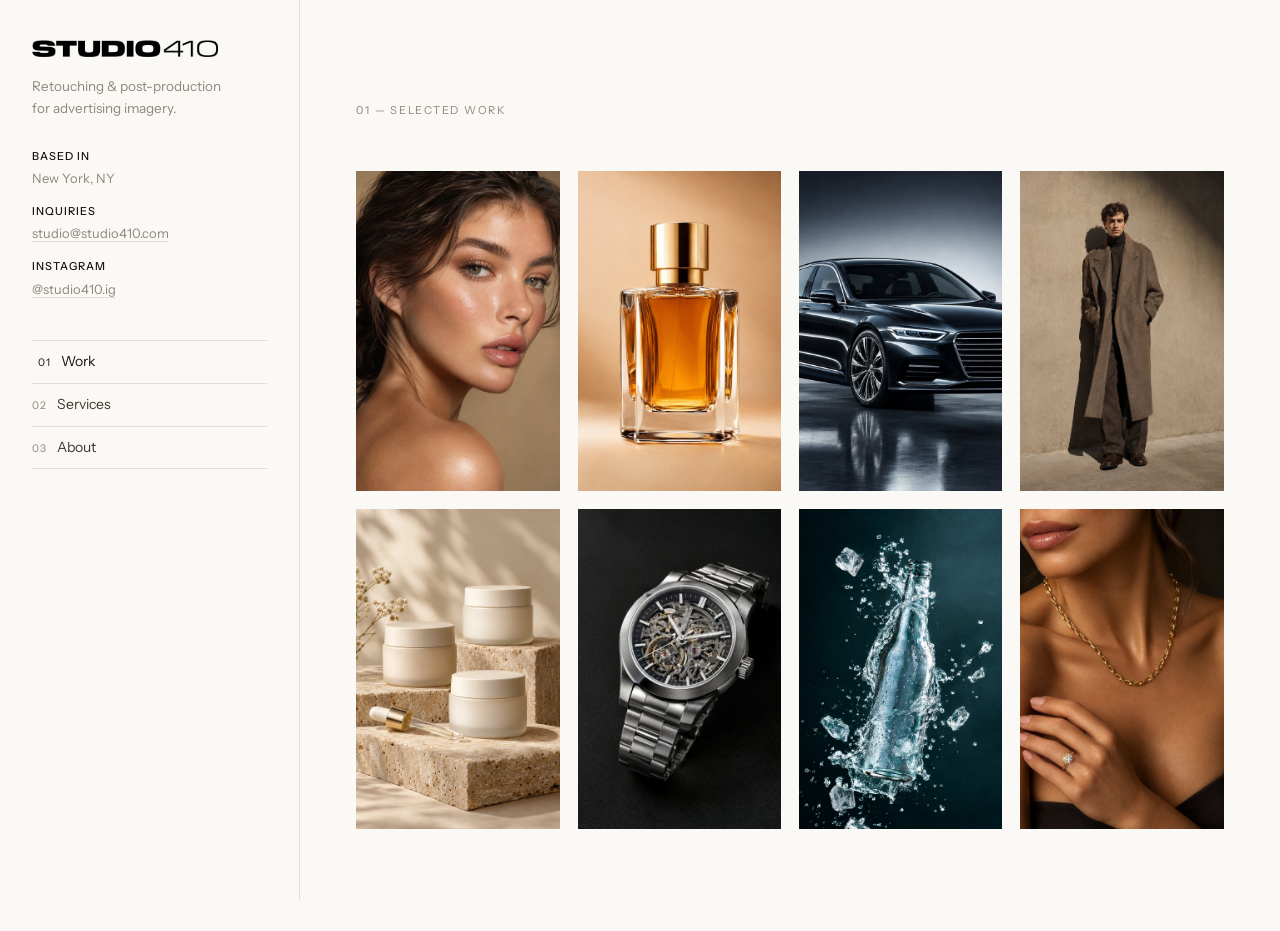
==== index.html @ ef6a5293 "Initial commit" ====
<!DOCTYPE html>
<html lang="en">
<head>
<meta charset="UTF-8">
<meta name="viewport" content="width=device-width, initial-scale=1.0">
<title>Studio 410 — High-End Retouching, New York</title>
<meta name="description" content="Studio 410 is a New York retouching studio for advertising, OOH and brand imagery. Beauty, product, automotive and fashion post-production.">
<link rel="icon" href="images/favicon.svg" type="image/svg+xml">
<link rel="preconnect" href="https://fonts.googleapis.com">
<link rel="preconnect" href="https://fonts.gstatic.com" crossorigin>
<link href="https://fonts.googleapis.com/css2?family=Fraunces:ital,opsz,wght@0,9..144,300;0,9..144,400;0,9..144,500;1,9..144,300&family=Instrument+Sans:wght@400;500&display=swap" rel="stylesheet">
<link rel="stylesheet" href="styles.css">
</head>
<body>

<a class="skip" href="#work">Skip to work</a>

<!-- ================= Left rail ================= -->
<aside class="rail">
  <div class="rail-top">
    <a class="brand" href="index.html" aria-label="Studio 410 — home">
      <img class="wordmark" src="images/logo.png" alt="Studio 410" width="2104" height="192">
    </a>
    <p class="tagline">Retouching &amp; post-production<br>for advertising imagery.</p>

    <div class="meta">
      <div class="line"><strong>Based in</strong> New York, NY</div>
      <div class="line"><strong>Inquiries</strong> <a href="mailto:studio@studio410.com">studio@studio410.com</a></div>
      <div class="line"><strong>Instagram</strong> <a href="https://www.instagram.com/studio410.ig/" target="_blank" rel="noopener noreferrer">@studio410.ig</a></div>
    </div>
  </div>

  <nav class="rail-nav" aria-label="Primary navigation">
    <a class="active" href="index.html#work"><span>01</span> Work</a>
    <a href="services.html"><span>02</span> Services</a>
    <a href="about.html"><span>03</span> About</a>
  </nav>

</aside>

<!-- ================= Main ================= -->
<main id="top">

  <!-- Gallery -->
  <section class="section" id="work">
    <header class="section-head reveal">
      <p class="index">01 — Selected work</p>
    </header>

    <div class="grid">
      <figure class="tile" data-cap="Beauty · Campaign">
        <img src="images/01.jpg" loading="lazy">  
        <figcaption><span>Beauty</span><span>Campaign key art</span></figcaption>
      </figure>
      <figure class="tile" data-cap="Fragrance · Still life">
        <img src="images/02.jpg" loading="lazy">
        <figcaption><span>Fragrance</span><span>Product still life</span></figcaption>
      </figure>
      <figure class="tile">
        <img src="images/03.jpg" loading="lazy">
        <figcaption><span>Automotive</span><span>Studio composite</span></figcaption>
      </figure>
      <figure class="tile">
        <img src="images/04.jpg" loading="lazy">
        <figcaption><span>Fashion</span><span>Editorial</span></figcaption>
      </figure>
      <figure class="tile">
        <img src="images/06.jpg" loading="lazy">
        <figcaption><span>Skincare</span><span>Packaging</span></figcaption>
      </figure>
      <figure class="tile">
        <img src="images/05.jpg" loading="lazy">
        <figcaption><span>Horology</span><span>Macro cleanup</span></figcaption>
      </figure>
      <figure class="tile">
        <img src="images/07.jpg" loading="lazy">
        <figcaption><span>Beverage</span><span>Liquid build</span></figcaption>
      </figure>
      <figure class="tile">
        <img src="images/08.jpg" loading="lazy">
        <figcaption><span>Jewelry</span><span>Skin & metal</span></figcaption>
      </figure>
    </div>
  </section>


</main>

<!-- Lightbox -->
<div class="lightbox" id="lightbox" hidden>
  <button class="lb-close" id="lb-close" aria-label="Close">&times;</button>
  <button class="lb-nav lb-prev" id="lb-prev" aria-label="Previous image">&#8249;</button>
  <img id="lb-img" src="" alt="">
  <button class="lb-nav lb-next" id="lb-next" aria-label="Next image">&#8250;</button>
  <p class="lb-cap" id="lb-cap"></p>
</div>

<script src="app.js"></script>
</body>
</html>
---- styles.css ----
:root{
  --paper:#fbf9f5;
  --paper-2:#f3f0e8;
  --ink:#15140e;
  --ink-2:#3b382f;
  --muted:#8d887c;
  --rule:#e3dfd3;
  --dark:#12110c;
  --rail:300px;
  --pad:clamp(24px,4.4vw,72px);
  --ease:cubic-bezier(.22,.61,.36,1);
}

*{box-sizing:border-box}
html{scroll-behavior:smooth}
body{
  margin:0;background:var(--paper);color:var(--ink);
  font-family:'Instrument Sans',-apple-system,BlinkMacSystemFont,sans-serif;
  font-size:16px;line-height:1.6;-webkit-font-smoothing:antialiased;
}
img{display:block;max-width:100%}
a{color:inherit}
h1,h2,h3{font-family:'Fraunces',Georgia,serif;font-weight:300;letter-spacing:-.02em;margin:0}
em{font-style:italic}

.skip{position:absolute;left:-9999px;top:0;background:var(--ink);color:var(--paper);padding:10px 16px;z-index:99}
.skip:focus{left:8px;top:8px}

/* ---------------- Left rail ---------------- */
.rail{
  position:fixed;inset:0 auto 0 0;width:var(--rail);z-index:20;
  display:flex;flex-direction:column;justify-content:flex-start;gap:40px;
  padding:40px 32px;background:var(--paper);
  border-right:1px solid var(--rule);
}
.brand{display:block;text-decoration:none}
.wordmark{width:100%;max-width:186px;height:auto}
.tagline{margin:18px 0 28px;font-size:13.5px;line-height:1.65;color:var(--muted)}

.rail-nav{display:flex;flex-direction:column;gap:2px}
.rail-nav a{
  display:flex;align-items:baseline;gap:10px;
  font-size:14px;text-decoration:none;color:var(--ink-2);
  padding:9px 0;border-top:1px solid var(--rule);
  transition:color .25s var(--ease),padding-left .25s var(--ease);
}
.rail-nav a:last-child{border-bottom:1px solid var(--rule)}
.rail-nav a span{font-size:10.5px;letter-spacing:.1em;color:var(--muted);transition:color .25s}
.rail-nav a:hover,.rail-nav a:focus-visible,.rail-nav a.active{color:var(--ink);padding-left:6px}
.rail-nav a.active span,.rail-nav a:hover span{color:var(--ink)}

.meta{display:flex;flex-direction:column;gap:14px;font-size:13px;color:var(--muted)}
.meta strong{display:block;color:var(--ink);font-weight:500;font-size:11px;letter-spacing:.09em;text-transform:uppercase;margin-bottom:3px}
.meta a{text-decoration:none;border-bottom:1px solid var(--rule);transition:border-color .25s,color .25s}
.meta a:hover{color:var(--ink);border-color:var(--ink)}
.ig{font-family:'Fraunces',serif;font-size:16px;text-decoration:none;line-height:1.3}
.ig .handle{display:block;font-family:'Instrument Sans',sans-serif;font-size:11.5px;letter-spacing:.05em;color:var(--muted);margin-top:4px}
.ig:hover{opacity:.7}

main{margin-left:var(--rail)}

/* ---------------- Hero ---------------- */
.hero{position:relative;min-height:min(88vh,860px);display:flex;flex-direction:column;justify-content:flex-end;background:var(--dark);overflow:hidden;color:#f5f2ea}
.hero-img{position:absolute;inset:0;width:100%;height:100%;object-fit:cover;opacity:.62;transform:scale(1.04);animation:heroIn 1.6s var(--ease) forwards}
@keyframes heroIn{from{opacity:0;transform:scale(1.09)}to{opacity:.62;transform:scale(1.01)}}
.hero-shade{position:absolute;inset:0;background:
  linear-gradient(180deg,rgba(18,17,12,.72) 0%,rgba(18,17,12,.28) 38%,rgba(18,17,12,.92) 100%)}
.hero-copy{position:relative;padding:var(--pad);padding-bottom:36px;max-width:940px}
.eyebrow{margin:0 0 22px;font-size:11px;letter-spacing:.18em;text-transform:uppercase;color:rgba(245,242,234,.62)}
.hero h1{font-size:clamp(38px,5.6vw,80px);line-height:1.02}
.hero h1 em{color:#e6dcc4}
.lede{max-width:56ch;margin:22px 0 0;font-size:clamp(14.5px,1.15vw,17px);color:rgba(245,242,234,.76)}
.hero-actions{display:flex;flex-wrap:wrap;gap:12px;margin-top:32px}
.btn{
  display:inline-block;padding:13px 24px;font-size:13.5px;letter-spacing:.03em;text-decoration:none;
  background:#f5f2ea;color:var(--dark);border:1px solid #f5f2ea;
  transition:transform .25s var(--ease),background .25s,color .25s;
}
.btn:hover{transform:translateY(-2px)}
.btn-ghost{background:transparent;color:#f5f2ea;border-color:rgba(245,242,234,.34)}
.btn-ghost:hover{background:rgba(245,242,234,.1);border-color:#f5f2ea}
.hero-stats{position:relative;display:grid;grid-template-columns:repeat(3,1fr);border-top:1px solid rgba(245,242,234,.16)}
.hero-stats div{padding:20px var(--pad);border-right:1px solid rgba(245,242,234,.16)}
.hero-stats div:last-child{border-right:none}
.hero-stats strong{display:block;font-family:'Fraunces',serif;font-weight:400;font-size:clamp(18px,1.7vw,24px)}
.hero-stats span{font-size:11px;letter-spacing:.1em;text-transform:uppercase;color:rgba(245,242,234,.55)}

/* ---------------- Marquee ---------------- */
.marquee{overflow:hidden;border-bottom:1px solid var(--rule);background:var(--paper-2);padding:13px 0}
.marquee-track{display:flex;align-items:center;gap:22px;white-space:nowrap;width:max-content;animation:slide 42s linear infinite}
.marquee span{font-size:11.5px;letter-spacing:.16em;text-transform:uppercase;color:var(--ink-2)}
.marquee i{color:var(--muted);font-style:normal}
@keyframes slide{to{transform:translateX(-50%)}}

/* ---------------- Sections ---------------- */
.section{padding:clamp(64px,8vw,132px) var(--pad)}
.section-head{margin-bottom:clamp(32px,4vw,56px)}
.index{margin:0 0 12px;font-size:11px;letter-spacing:.16em;text-transform:uppercase;color:var(--muted)}
.section-head h2{font-size:clamp(28px,3.6vw,50px);line-height:1.05}

/* Gallery */
.grid{display:grid;grid-template-columns:repeat(6,1fr);gap:clamp(12px,1.4vw,22px);grid-auto-flow:dense}
.tile{position:relative;margin:0;grid-column:span 2;aspect-ratio:4/5;overflow:hidden;background:var(--paper-2);cursor:zoom-in}
.tile.tall{grid-column:span 3;aspect-ratio:4/5}
.tile.wide{grid-column:span 4;aspect-ratio:16/10}
.tile img{width:100%;height:100%;object-fit:cover;transition:transform 1.1s var(--ease),filter .5s}
.tile:hover img{transform:scale(1.045)}
.tile figcaption{
  position:absolute;inset:auto 0 0 0;display:flex;justify-content:space-between;align-items:baseline;gap:12px;
  padding:16px 18px;font-size:11px;letter-spacing:.1em;text-transform:uppercase;color:#f7f4ec;
  background:linear-gradient(180deg,rgba(18,17,12,0),rgba(18,17,12,.78));
  opacity:0;transform:translateY(8px);transition:opacity .4s var(--ease),transform .4s var(--ease);
}
.tile figcaption span:last-child{color:rgba(247,244,236,.66)}
.tile:hover figcaption,.tile:focus-within figcaption{opacity:1;transform:none}

/* Before / after */
.craft{background:var(--paper-2);border-top:1px solid var(--rule);border-bottom:1px solid var(--rule)}
.compare-wrap{display:grid;grid-template-columns:minmax(0,1.25fr) minmax(0,1fr);gap:clamp(28px,4vw,64px);align-items:center}
.compare{position:relative;aspect-ratio:4/5;max-height:78vh;overflow:hidden;background:#000;user-select:none;touch-action:pan-y}
.compare img{position:absolute;inset:0;width:100%;height:100%;object-fit:cover}
.c-after-clip{position:absolute;inset:0;clip-path:inset(0 calc(100% - var(--pos,50%)) 0 0);will-change:clip-path}
.c-handle{position:absolute;top:0;bottom:0;left:var(--pos,50%);width:1px;background:rgba(255,255,255,.9);transform:translateX(-.5px);pointer-events:none}
.c-handle span{
  position:absolute;top:50%;left:50%;width:44px;height:44px;margin:-22px 0 0 -22px;border-radius:50%;
  background:rgba(251,249,245,.92);box-shadow:0 6px 22px rgba(0,0,0,.3);
}
.c-handle span::before,.c-handle span::after{
  content:'';position:absolute;top:50%;width:0;height:0;margin-top:-5px;
  border-top:5px solid transparent;border-bottom:5px solid transparent;
}
.c-handle span::before{left:11px;border-right:6px solid var(--ink)}
.c-handle span::after{right:11px;border-left:6px solid var(--ink)}
.c-range{position:absolute;inset:0;width:100%;height:100%;margin:0;opacity:0;cursor:ew-resize}
.c-tag{position:absolute;bottom:16px;font-size:10.5px;letter-spacing:.14em;text-transform:uppercase;color:#fff;background:rgba(18,17,12,.55);padding:6px 10px;pointer-events:none}
.c-tag-l{left:16px}
.c-tag-r{right:16px}
.craft-notes h3{font-size:clamp(20px,2vw,27px);margin-bottom:18px}
.craft-notes ul{list-style:none;margin:0;padding:0;border-top:1px solid var(--rule)}
.craft-notes li{padding:15px 0;border-bottom:1px solid var(--rule);font-size:14.5px;color:var(--ink-2)}
.craft-notes li strong{color:var(--ink);font-weight:500}

/* Services */
.cards{display:grid;grid-template-columns:repeat(auto-fit,minmax(250px,1fr));gap:clamp(16px,2vw,28px)}
.card{padding:30px 28px 34px;background:var(--paper-2);border:1px solid var(--rule);transition:transform .4s var(--ease),background .4s}
.card:hover{transform:translateY(-4px);background:#fff}
.card .num{margin:0 0 26px;font-size:11px;letter-spacing:.16em;color:var(--muted)}
.card h3{font-size:21px;margin-bottom:10px}
.card p{margin:0;font-size:14.5px;color:var(--ink-2)}

/* Contact */
.contact{background:var(--dark);color:#f5f2ea}
.contact .index{color:rgba(245,242,234,.55)}
.contact h2{font-size:clamp(30px,4.4vw,62px);line-height:1.04}
.mail{
  display:inline-block;margin-top:34px;font-family:'Fraunces',serif;font-size:clamp(19px,2.2vw,30px);
  text-decoration:none;border-bottom:1px solid rgba(245,242,234,.35);padding-bottom:5px;transition:border-color .3s,opacity .3s;
}
.mail:hover{border-color:#f5f2ea;opacity:.85}
.foot-row{display:flex;flex-wrap:wrap;gap:8px 30px;margin-top:clamp(48px,7vw,96px);padding-top:22px;border-top:1px solid rgba(245,242,234,.16);font-size:12px;color:rgba(245,242,234,.6)}
.foot-row a{text-decoration:none;border-bottom:1px solid rgba(245,242,234,.3)}

/* ---------------- Lightbox ---------------- */
.lightbox{position:fixed;inset:0;z-index:80;background:rgba(12,11,8,.95);display:flex;align-items:center;justify-content:center;padding:56px 64px;animation:fade .3s var(--ease)}
.lightbox[hidden]{display:none}
@keyframes fade{from{opacity:0}to{opacity:1}}
.lightbox img{max-width:100%;max-height:100%;object-fit:contain;box-shadow:0 30px 90px rgba(0,0,0,.5)}
.lb-close,.lb-nav{position:absolute;background:none;border:0;color:rgba(245,242,234,.75);cursor:pointer;font-size:34px;line-height:1;padding:12px;transition:color .2s}
.lb-close{top:12px;right:18px;font-size:38px}
.lb-nav{top:50%;transform:translateY(-50%);font-size:46px}
.lb-prev{left:8px}
.lb-next{right:8px}
.lb-close:hover,.lb-nav:hover{color:#fff}
.lb-cap{position:absolute;bottom:18px;left:0;right:0;text-align:center;font-size:11px;letter-spacing:.14em;text-transform:uppercase;color:rgba(245,242,234,.62)}

/* ---------------- Reveal ---------------- */
.reveal{opacity:0;transform:translateY(18px);transition:opacity .8s var(--ease),transform .8s var(--ease)}
.reveal.in{opacity:1;transform:none}
@media (prefers-reduced-motion:reduce){
  .reveal{opacity:1;transform:none;transition:none}
  .hero-img{animation:none;opacity:.62;transform:none}
  .marquee-track{animation:none}
  html{scroll-behavior:auto}
}

/* ---------------- Responsive ---------------- */
@media (max-width:1080px){
  .grid{grid-template-columns:repeat(4,1fr)}
  .tile,.tile.tall{grid-column:span 2;aspect-ratio:4/5}
  .tile.wide{grid-column:span 4;aspect-ratio:16/9}
  .compare-wrap{grid-template-columns:1fr}
}
@media (max-width:860px){
  :root{--rail:0px}
  .rail{position:static;width:100%;flex-direction:row;flex-wrap:wrap;align-items:center;justify-content:space-between;
    gap:18px;padding:22px var(--pad);border-right:none;border-bottom:1px solid var(--rule)}
  .rail-top{display:flex;align-items:center;gap:18px}
  .wordmark{max-width:132px}
  .tagline{display:none}
  .rail-nav{flex-direction:row;gap:18px;order:3;width:100%;overflow-x:auto}
  .rail-nav a{border:0;padding:0;font-size:12.5px;letter-spacing:.04em;white-space:nowrap}
  .rail-nav a:last-child{border:0}
  .rail-nav a span{display:none}
  .meta{display:none}
  main{margin-left:0}
  .hero{min-height:78vh}
  .hero-stats{grid-template-columns:1fr}
  .hero-stats div{border-right:none;border-top:1px solid rgba(245,242,234,.14);padding:14px var(--pad)}
  .hero-stats div:first-child{border-top:none}
  .lightbox{padding:44px 12px}
}
@media (max-width:560px){
  .grid{grid-template-columns:1fr;gap:14px}
  .tile,.tile.tall,.tile.wide{grid-column:span 1;aspect-ratio:4/5}
  .tile figcaption{opacity:1;transform:none}
  .compare{aspect-ratio:3/4}
}

/* ---------------- Uniform work gallery ---------------- */
.grid{grid-template-columns:repeat(4,minmax(0,1fr));grid-auto-rows:clamp(260px,25vw,430px);grid-auto-flow:row}
.tile,.tile.tall,.tile.wide{grid-column:span 1;aspect-ratio:auto;height:100%}
.tile img{object-fit:cover}
/* Standalone pages */
.page-section{min-height:100vh}
.page-section h1,.about-page h1{font-family:'Fraunces',Georgia,serif;font-weight:300;letter-spacing:-.02em;margin:0;font-size:clamp(34px,4.4vw,62px);line-height:1.04}
.page-intro{max-width:58ch;margin:0 0 clamp(34px,5vw,64px);font-size:clamp(16px,1.35vw,19px);color:var(--ink-2)}
.page-footer{padding:0 var(--pad) clamp(34px,5vw,64px)}
.page-footer .foot-row{margin-top:0;color:var(--muted);border-top:1px solid var(--rule)}
.page-footer .foot-row a{border-color:var(--rule)}
.about-page{min-height:calc(100vh - 130px)}
.about-page h1{max-width:20ch}
.about-grid{display:grid;grid-template-columns:minmax(0,1fr) minmax(0,1fr);gap:clamp(36px,8vw,144px);margin-top:clamp(48px,8vw,112px);align-items:start}
.about-lede{margin:0;font-family:'Fraunces',Georgia,serif;font-weight:300;letter-spacing:-.015em;font-size:clamp(23px,2.4vw,38px);line-height:1.2}
.about-copy{max-width:52ch;color:var(--ink-2);font-size:16px}
.about-copy p{margin:0 0 20px}
@media (max-width:1080px){.grid{grid-template-columns:repeat(2,minmax(0,1fr));grid-auto-rows:clamp(300px,45vw,460px)}.tile,.tile.tall,.tile.wide{grid-column:span 1;height:100%}}
@media (max-width:860px){.about-grid{grid-template-columns:1fr;gap:30px}.about-page{min-height:auto}}
@media (max-width:560px){.grid{grid-template-columns:1fr;grid-auto-rows:clamp(360px,110vw,520px)}.tile,.tile.tall,.tile.wide{grid-column:span 1;height:100%}}
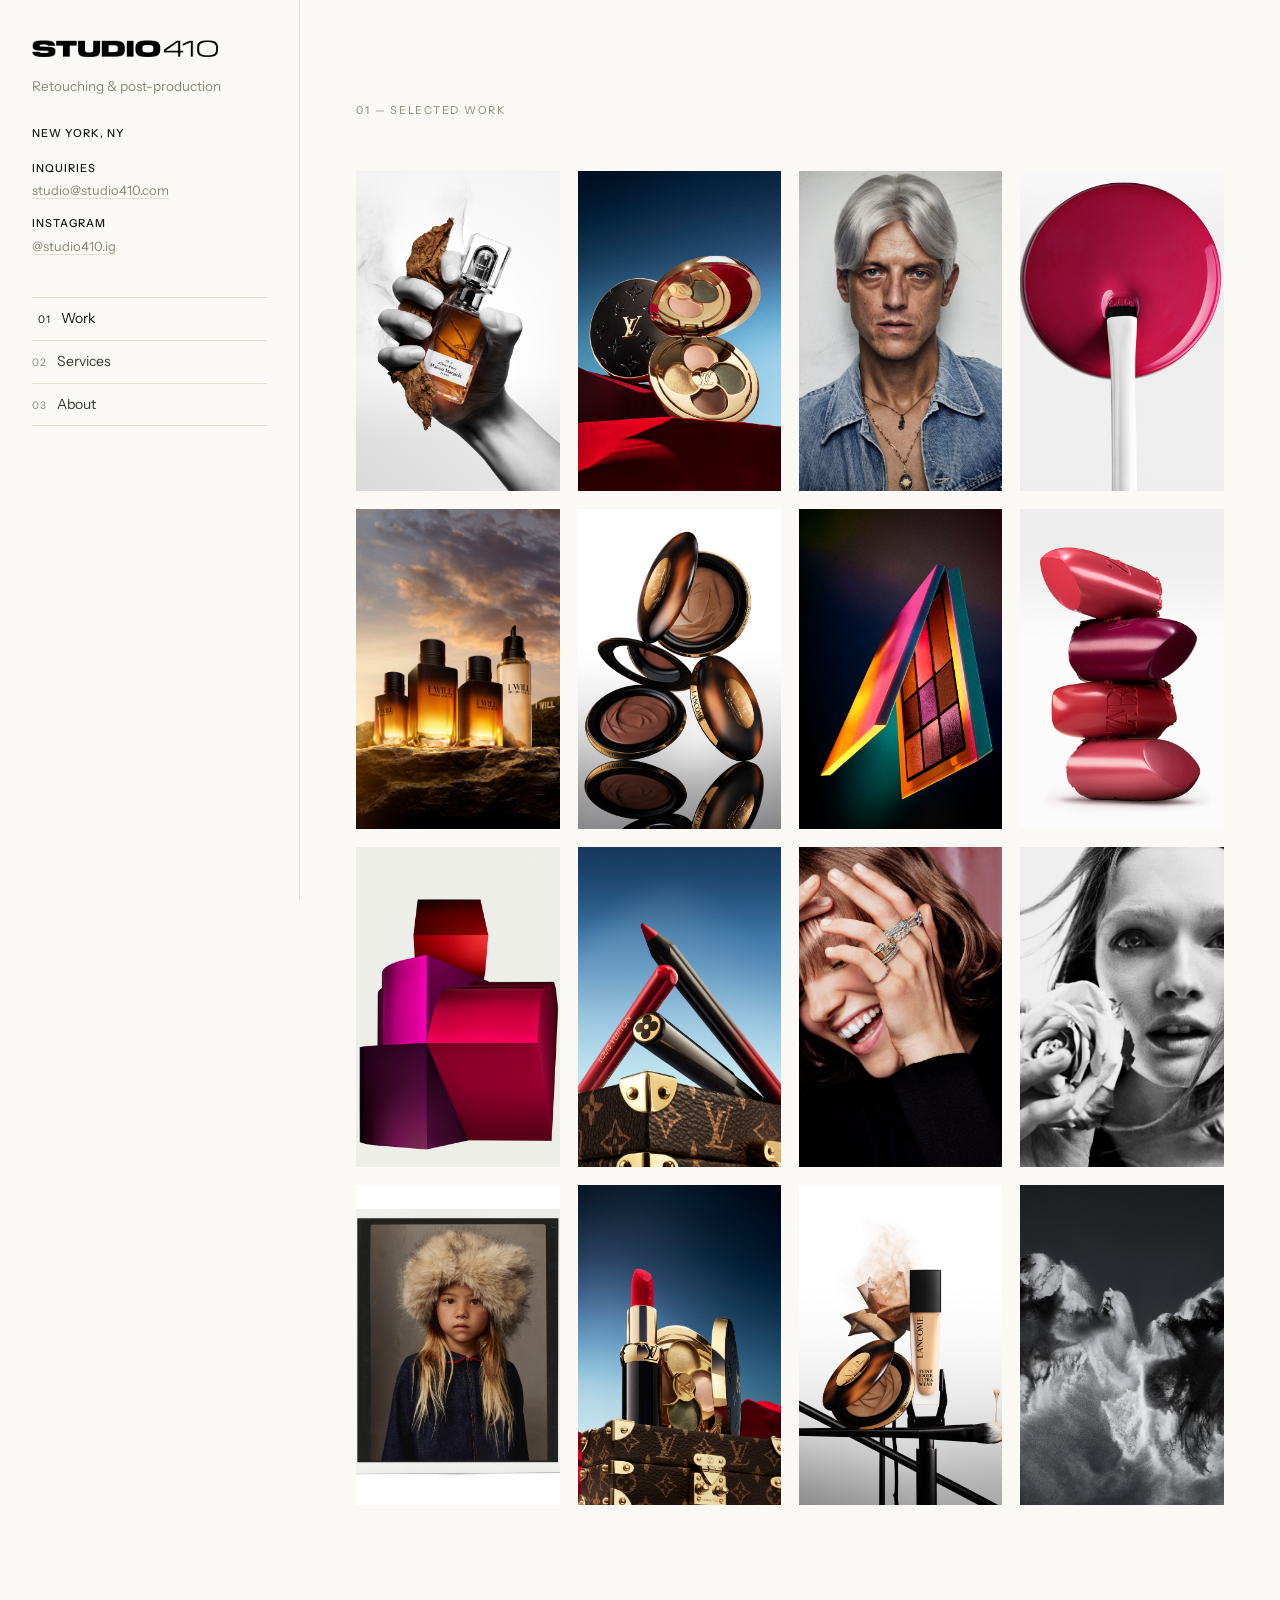
==== commit d6f550b9: "updated images - fixed some text" ====
--- a/index.html
+++ b/index.html
@@ -21,10 +21,10 @@
     <a class="brand" href="index.html" aria-label="Studio 410 — home">
       <img class="wordmark" src="images/logo.png" alt="Studio 410" width="2104" height="192">
     </a>
-    <p class="tagline">Retouching &amp; post-production<br>for advertising imagery.</p>
+    <p class="tagline">Retouching &amp; post-production</p>
 
     <div class="meta">
-      <div class="line"><strong>Based in</strong> New York, NY</div>
+      <div class="line"><strong>New York, NY</strong></div>
       <div class="line"><strong>Inquiries</strong> <a href="mailto:studio@studio410.com">studio@studio410.com</a></div>
       <div class="line"><strong>Instagram</strong> <a href="https://www.instagram.com/studio410.ig/" target="_blank" rel="noopener noreferrer">@studio410.ig</a></div>
     </div>
@@ -48,37 +48,69 @@
     </header>
 
     <div class="grid">
-      <figure class="tile" data-cap="Beauty · Campaign">
-        <img src="images/01.jpg" loading="lazy">  
+      <figure class="tile">
+        <img src="images/1.jpg" loading="lazy">  
         <figcaption><span>Beauty</span><span>Campaign key art</span></figcaption>
       </figure>
-      <figure class="tile" data-cap="Fragrance · Still life">
-        <img src="images/02.jpg" loading="lazy">
+      <figure class="tile">
+        <img src="images/2.jpg" loading="lazy">
         <figcaption><span>Fragrance</span><span>Product still life</span></figcaption>
       </figure>
       <figure class="tile">
-        <img src="images/03.jpg" loading="lazy">
+        <img src="images/3.jpg" loading="lazy">
         <figcaption><span>Automotive</span><span>Studio composite</span></figcaption>
       </figure>
       <figure class="tile">
-        <img src="images/04.jpg" loading="lazy">
+        <img src="images/4.jpg" loading="lazy">
         <figcaption><span>Fashion</span><span>Editorial</span></figcaption>
       </figure>
       <figure class="tile">
-        <img src="images/06.jpg" loading="lazy">
+        <img src="images/5.jpg" loading="lazy">
         <figcaption><span>Skincare</span><span>Packaging</span></figcaption>
       </figure>
       <figure class="tile">
-        <img src="images/05.jpg" loading="lazy">
+        <img src="images/6.jpg" loading="lazy">
         <figcaption><span>Horology</span><span>Macro cleanup</span></figcaption>
       </figure>
       <figure class="tile">
-        <img src="images/07.jpg" loading="lazy">
+        <img src="images/7.jpg" loading="lazy">
         <figcaption><span>Beverage</span><span>Liquid build</span></figcaption>
       </figure>
       <figure class="tile">
-        <img src="images/08.jpg" loading="lazy">
+        <img src="images/8.jpg" loading="lazy">
         <figcaption><span>Jewelry</span><span>Skin & metal</span></figcaption>
+      </figure>
+      <figure class="tile">
+        <img src="images/9.jpg" loading="lazy">  
+        <figcaption><span>Beauty</span><span>Campaign key art</span></figcaption>
+      </figure>
+      <figure class="tile">
+        <img src="images/10.jpg" loading="lazy">  
+        <figcaption><span>Beauty</span><span>Campaign key art</span></figcaption>
+      </figure>
+      <figure class="tile">
+        <img src="images/11.jpg" loading="lazy">  
+        <figcaption><span>Beauty</span><span>Campaign key art</span></figcaption>
+      </figure>
+      <figure class="tile">
+        <img src="images/12.jpg" loading="lazy">  
+        <figcaption><span>Beauty</span><span>Campaign key art</span></figcaption>
+      </figure>
+      <figure class="tile">
+        <img src="images/13.jpg" loading="lazy">  
+        <figcaption><span>Beauty</span><span>Campaign key art</span></figcaption>
+      </figure>
+      <figure class="tile">
+        <img src="images/14.jpg" loading="lazy">  
+        <figcaption><span>Beauty</span><span>Campaign key art</span></figcaption>
+      </figure>
+      <figure class="tile">
+        <img src="images/15.jpg" loading="lazy">  
+        <figcaption><span>Beauty</span><span>Campaign key art</span></figcaption>
+      </figure>
+      <figure class="tile">
+        <img src="images/16.jpg" loading="lazy">  
+        <figcaption><span>Beauty</span><span>Campaign key art</span></figcaption>
       </figure>
     </div>
   </section>
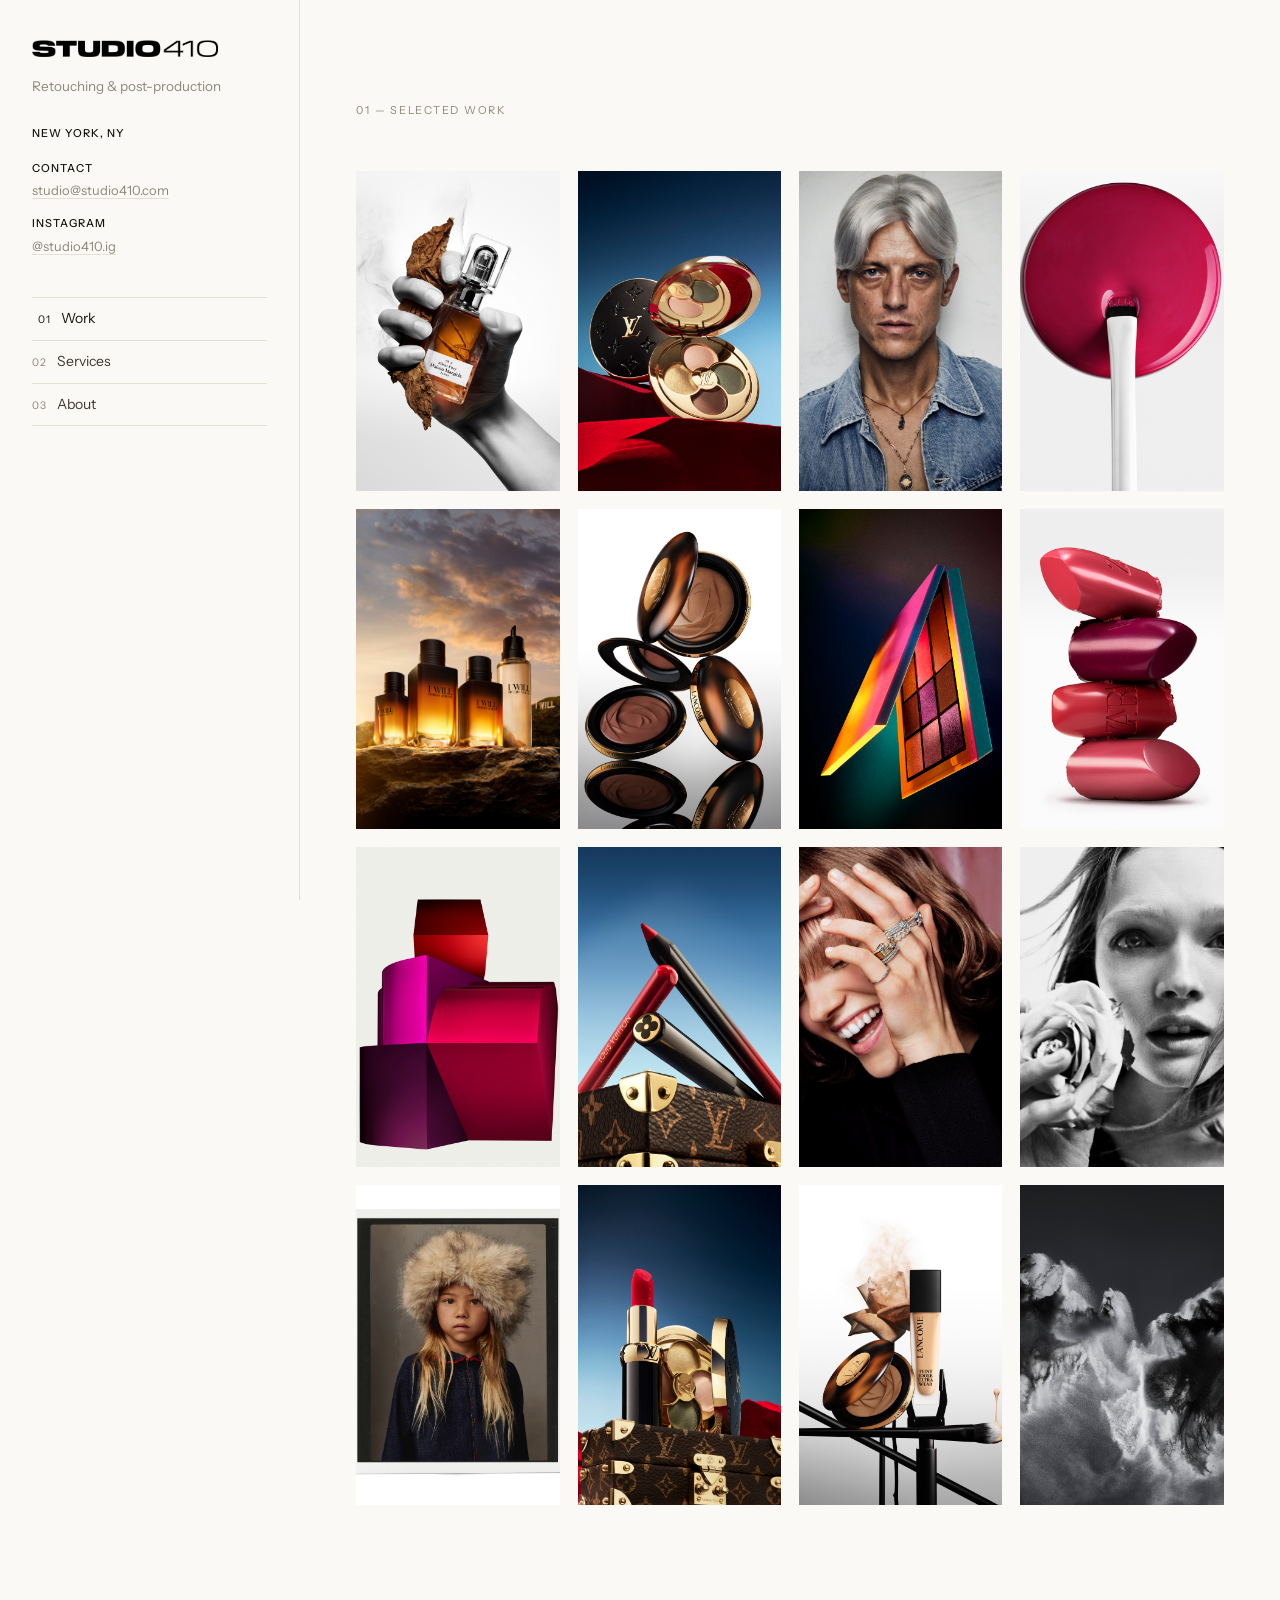
==== commit e756e92a: "Updated about page and improve image captions in HTML files; add new image for founder's profile" ====
--- a/index.html
+++ b/index.html
@@ -25,7 +25,7 @@
 
     <div class="meta">
       <div class="line"><strong>New York, NY</strong></div>
-      <div class="line"><strong>Inquiries</strong> <a href="mailto:studio@studio410.com">studio@studio410.com</a></div>
+      <div class="line"><strong>Contact</strong> <a href="mailto:studio@studio410.com">studio@studio410.com</a></div>
       <div class="line"><strong>Instagram</strong> <a href="https://www.instagram.com/studio410.ig/" target="_blank" rel="noopener noreferrer">@studio410.ig</a></div>
     </div>
   </div>
@@ -50,67 +50,67 @@
     <div class="grid">
       <figure class="tile">
         <img src="images/1.jpg" loading="lazy">  
-        <figcaption><span>Beauty</span><span>Campaign key art</span></figcaption>
+        <figcaption><span>Beauty</span><span>Maison Margiela</span></figcaption>
       </figure>
       <figure class="tile">
         <img src="images/2.jpg" loading="lazy">
-        <figcaption><span>Fragrance</span><span>Product still life</span></figcaption>
+        <figcaption><span>Beauty</span><span>Louis Vuitton</span></figcaption>
       </figure>
       <figure class="tile">
         <img src="images/3.jpg" loading="lazy">
-        <figcaption><span>Automotive</span><span>Studio composite</span></figcaption>
+        <figcaption><span>Fabion Baron</span><span>Fantastic Man</span></figcaption>
       </figure>
       <figure class="tile">
         <img src="images/4.jpg" loading="lazy">
-        <figcaption><span>Fashion</span><span>Editorial</span></figcaption>
+        <figcaption><span>Robin Broadbent</span><span>Zara</span></figcaption>
       </figure>
       <figure class="tile">
         <img src="images/5.jpg" loading="lazy">
-        <figcaption><span>Skincare</span><span>Packaging</span></figcaption>
+        <figcaption><span>Beauty</span><span>I WILL Armani</span></figcaption>
       </figure>
       <figure class="tile">
         <img src="images/6.jpg" loading="lazy">
-        <figcaption><span>Horology</span><span>Macro cleanup</span></figcaption>
+        <figcaption><span>Beauty</span><span>LANCOME</span></figcaption>
       </figure>
       <figure class="tile">
         <img src="images/7.jpg" loading="lazy">
-        <figcaption><span>Beverage</span><span>Liquid build</span></figcaption>
+        <figcaption><span>Beauty</span><span>ZARA</span></figcaption>
       </figure>
       <figure class="tile">
         <img src="images/8.jpg" loading="lazy">
-        <figcaption><span>Jewelry</span><span>Skin & metal</span></figcaption>
+        <figcaption><span>Beauty </span><span>ZARA</span></figcaption>
       </figure>
       <figure class="tile">
         <img src="images/9.jpg" loading="lazy">  
-        <figcaption><span>Beauty</span><span>Campaign key art</span></figcaption>
+        <figcaption><span>Fabion Baron</span><span>Shapes</span></figcaption>
       </figure>
       <figure class="tile">
         <img src="images/10.jpg" loading="lazy">  
-        <figcaption><span>Beauty</span><span>Campaign key art</span></figcaption>
+        <figcaption><span>Beauty</span><span>Louis Vuitton</span></figcaption>
       </figure>
       <figure class="tile">
         <img src="images/11.jpg" loading="lazy">  
-        <figcaption><span>Beauty</span><span>Campaign key art</span></figcaption>
+        <figcaption><span>Fashion</span><span>Pandora</span></figcaption>
       </figure>
       <figure class="tile">
         <img src="images/12.jpg" loading="lazy">  
-        <figcaption><span>Beauty</span><span>Campaign key art</span></figcaption>
+        <figcaption><span>Beauty</span><span>Maison Margiela</span></figcaption>
       </figure>
       <figure class="tile">
         <img src="images/13.jpg" loading="lazy">  
-        <figcaption><span>Beauty</span><span>Campaign key art</span></figcaption>
+        <figcaption><span>Fashion</span><span>ZARA KIDS</span></figcaption>
       </figure>
       <figure class="tile">
         <img src="images/14.jpg" loading="lazy">  
-        <figcaption><span>Beauty</span><span>Campaign key art</span></figcaption>
+        <figcaption><span>Beauty</span><span>Louis Vuitton</span></figcaption>
       </figure>
       <figure class="tile">
         <img src="images/15.jpg" loading="lazy">  
-        <figcaption><span>Beauty</span><span>Campaign key art</span></figcaption>
+        <figcaption><span>Beauty</span><span>LANCOME</span></figcaption>
       </figure>
       <figure class="tile">
         <img src="images/16.jpg" loading="lazy">  
-        <figcaption><span>Beauty</span><span>Campaign key art</span></figcaption>
+        <figcaption><span>Fine Art</span><span>Fabio Baron</span></figcaption>
       </figure>
     </div>
   </section>
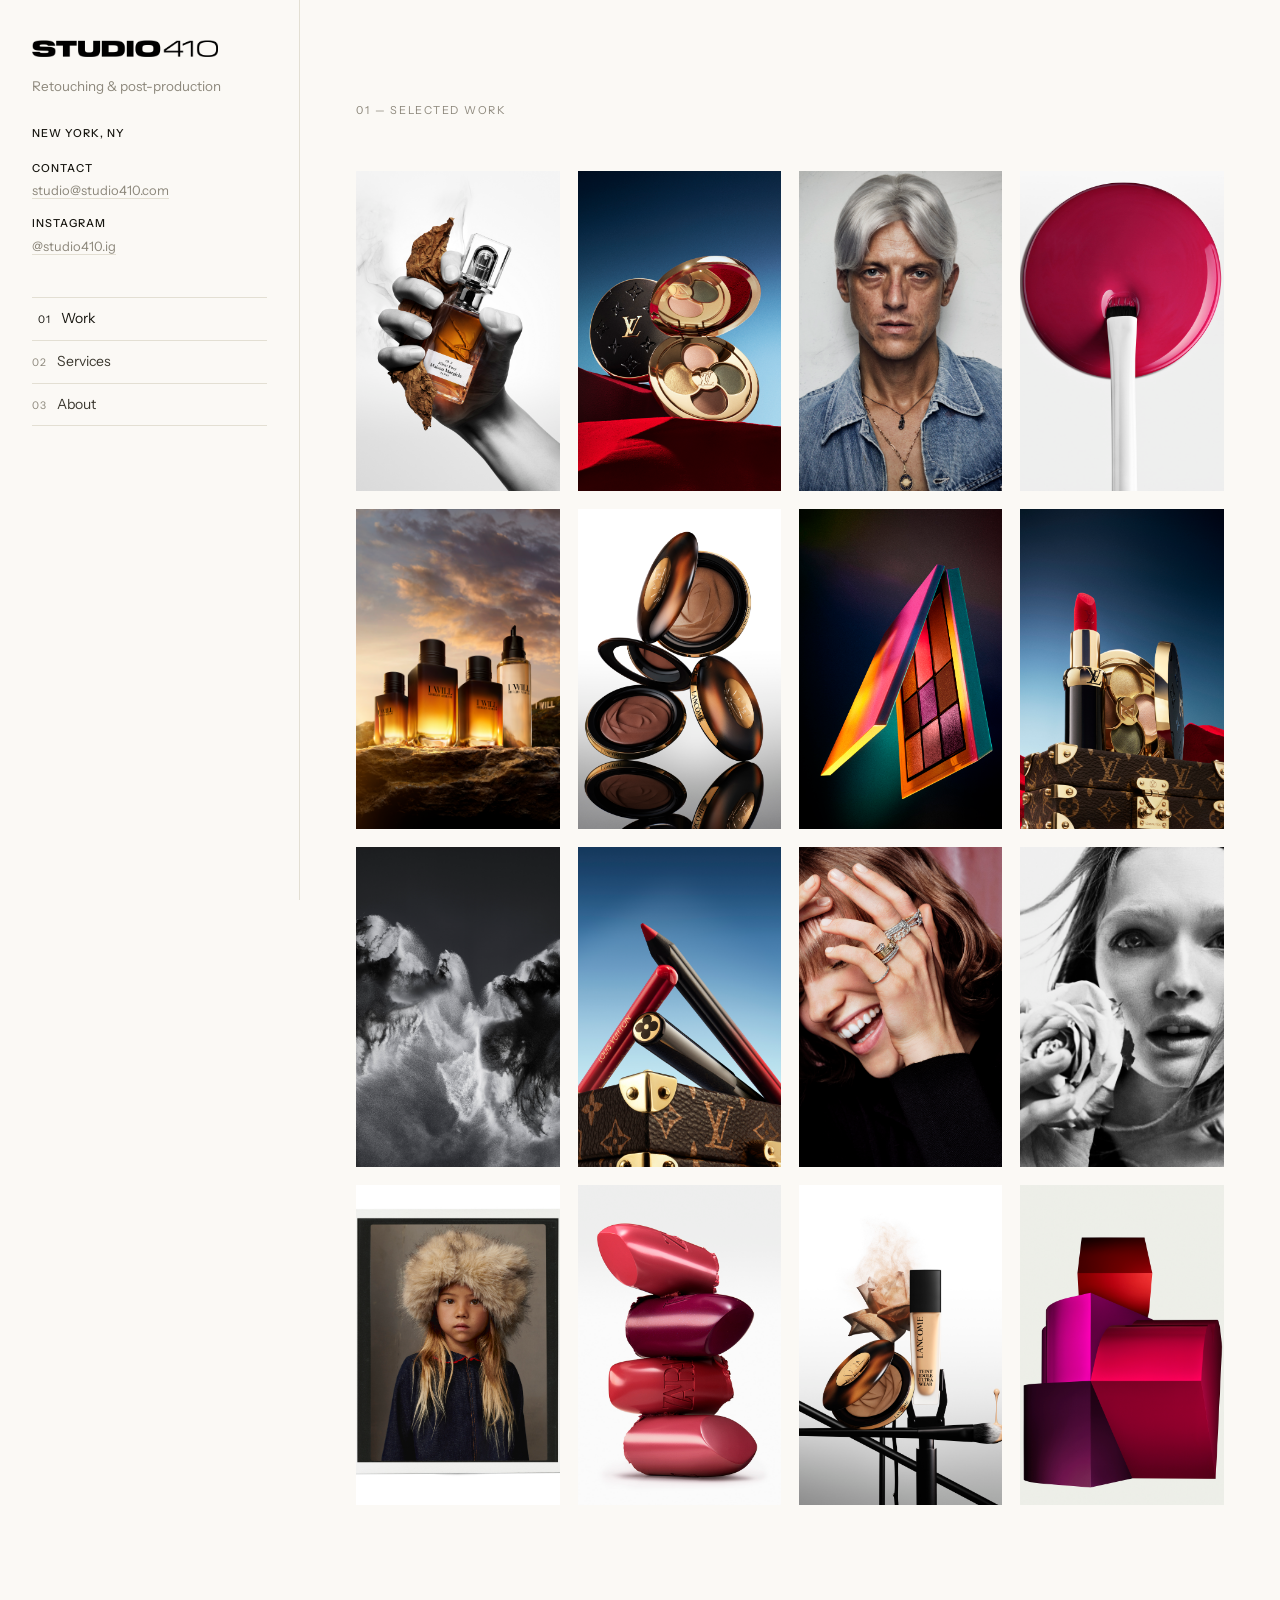
==== commit 0d1e50f5: "Refactor HTML structure and improve formatting across multiple pages; update services section conten" ====
--- a/index.html
+++ b/index.html
@@ -1,132 +1,139 @@
 <!DOCTYPE html>
 <html lang="en">
+
 <head>
-<meta charset="UTF-8">
-<meta name="viewport" content="width=device-width, initial-scale=1.0">
-<title>Studio 410 — High-End Retouching, New York</title>
-<meta name="description" content="Studio 410 is a New York retouching studio for advertising, OOH and brand imagery. Beauty, product, automotive and fashion post-production.">
-<link rel="icon" href="images/favicon.svg" type="image/svg+xml">
-<link rel="preconnect" href="https://fonts.googleapis.com">
-<link rel="preconnect" href="https://fonts.gstatic.com" crossorigin>
-<link href="https://fonts.googleapis.com/css2?family=Fraunces:ital,opsz,wght@0,9..144,300;0,9..144,400;0,9..144,500;1,9..144,300&family=Instrument+Sans:wght@400;500&display=swap" rel="stylesheet">
-<link rel="stylesheet" href="styles.css">
+  <meta charset="UTF-8">
+  <meta name="viewport" content="width=device-width, initial-scale=1.0">
+  <title>Studio 410 — High-End Retouching, New York</title>
+  <meta name="description"
+    content="Studio 410 is a New York retouching studio for advertising, OOH and brand imagery. Beauty, product, automotive and fashion post-production.">
+  <link rel="icon" href="images/favicon.svg" type="image/svg+xml">
+  <link rel="preconnect" href="https://fonts.googleapis.com">
+  <link rel="preconnect" href="https://fonts.gstatic.com" crossorigin>
+  <link
+    href="https://fonts.googleapis.com/css2?family=Fraunces:ital,opsz,wght@0,9..144,300;0,9..144,400;0,9..144,500;1,9..144,300&family=Instrument+Sans:wght@400;500&display=swap"
+    rel="stylesheet">
+  <link rel="stylesheet" href="styles.css">
 </head>
+
 <body>
 
-<a class="skip" href="#work">Skip to work</a>
+  <a class="skip" href="#work">Skip to work</a>
 
-<!-- ================= Left rail ================= -->
-<aside class="rail">
-  <div class="rail-top">
-    <a class="brand" href="index.html" aria-label="Studio 410 — home">
-      <img class="wordmark" src="images/logo.png" alt="Studio 410" width="2104" height="192">
-    </a>
-    <p class="tagline">Retouching &amp; post-production</p>
+  <!-- ================= Left rail ================= -->
+  <aside class="rail">
+    <div class="rail-top">
+      <a class="brand" href="index.html" aria-label="Studio 410 — home">
+        <img class="wordmark" src="images/logo.png" alt="Studio 410" width="2104" height="192">
+      </a>
+      <p class="tagline">Retouching &amp; post-production</p>
 
-    <div class="meta">
-      <div class="line"><strong>New York, NY</strong></div>
-      <div class="line"><strong>Contact</strong> <a href="mailto:studio@studio410.com">studio@studio410.com</a></div>
-      <div class="line"><strong>Instagram</strong> <a href="https://www.instagram.com/studio410.ig/" target="_blank" rel="noopener noreferrer">@studio410.ig</a></div>
+      <div class="meta">
+        <div class="line"><strong>New York, NY</strong></div>
+        <div class="line"><strong>Contact</strong> <a href="mailto:studio@studio410.com">studio@studio410.com</a></div>
+        <div class="line"><strong>Instagram</strong> <a href="https://www.instagram.com/studio410.ig/" target="_blank"
+            rel="noopener noreferrer">@studio410.ig</a></div>
+      </div>
     </div>
+
+    <nav class="rail-nav" aria-label="Primary navigation">
+      <a class="active" href="index.html#work"><span>01</span> Work</a>
+      <a href="services.html"><span>02</span> Services</a>
+      <a href="about.html"><span>03</span> About</a>
+    </nav>
+
+  </aside>
+
+  <!-- ================= Main ================= -->
+  <main id="top">
+
+    <!-- Gallery -->
+    <section class="section" id="work">
+      <header class="section-head reveal">
+        <p class="index">01 — Selected work</p>
+      </header>
+
+      <div class="grid">
+        <figure class="tile">
+          <img src="images/1.jpg" loading="lazy">
+          <figcaption><span>Campaign Stills</span><span>Maison Margiela</span></figcaption>
+        </figure>
+        <figure class="tile">
+          <img src="images/2.jpg" loading="lazy">
+          <figcaption><span>Campaign Stills</span><span>Louis Vuitton</span></figcaption>
+        </figure>
+        <figure class="tile">
+          <img src="images/3.jpg" loading="lazy">
+          <figcaption><span>Fabion Baron</span><span>Fantastic Man</span></figcaption>
+        </figure>
+        <figure class="tile">
+          <img src="images/4.jpg" loading="lazy">
+          <figcaption><span>Robin Broadbent</span><span>Zara</span></figcaption>
+        </figure>
+        <figure class="tile">
+          <img src="images/5.jpg" loading="lazy">
+          <figcaption><span>Campaign Stills</span><span>I WILL Armani</span></figcaption>
+        </figure>
+        <figure class="tile">
+          <img src="images/6.jpg" loading="lazy">
+          <figcaption><span>Campaign Stills</span><span>LANCOME</span></figcaption>
+        </figure>
+        <figure class="tile">
+          <img src="images/7.jpg" loading="lazy">
+          <figcaption><span>Campaign Stills</span><span>ZARA</span></figcaption>
+        </figure>
+        <figure class="tile">
+          <img src="images/8.jpg" loading="lazy">
+          <figcaption><span>Campaign Stills</span><span>ZARA</span></figcaption>
+        </figure>
+        <figure class="tile">
+          <img src="images/9.jpg" loading="lazy">
+          <figcaption><span>Fabion Baron</span><span>Shapes</span></figcaption>
+        </figure>
+        <figure class="tile">
+          <img src="images/10.jpg" loading="lazy">
+          <figcaption><span>Beauty</span><span>Louis Vuitton</span></figcaption>
+        </figure>
+        <figure class="tile">
+          <img src="images/11.jpg" loading="lazy">
+          <figcaption><span>Fashion</span><span>Pandora</span></figcaption>
+        </figure>
+        <figure class="tile">
+          <img src="images/12.jpg" loading="lazy">
+          <figcaption><span>Campaign Stills</span><span>Maison Margiela</span></figcaption>
+        </figure>
+        <figure class="tile">
+          <img src="images/13.jpg" loading="lazy">
+          <figcaption><span>Fashion</span><span>ZARA KIDS</span></figcaption>
+        </figure>
+        <figure class="tile">
+          <img src="images/14.jpg" loading="lazy">
+          <figcaption><span>Campaign Stills</span><span>Louis Vuitton</span></figcaption>
+        </figure>
+        <figure class="tile">
+          <img src="images/15.jpg" loading="lazy">
+          <figcaption><span>Campaign Stills</span><span>LANCOME</span></figcaption>
+        </figure>
+        <figure class="tile">
+          <img src="images/16.jpg" loading="lazy">
+          <figcaption><span>Fabion</span><span>Fabion Baron</span></figcaption>
+        </figure>
+      </div>
+    </section>
+
+
+  </main>
+
+  <!-- Lightbox -->
+  <div class="lightbox" id="lightbox" hidden>
+    <button class="lb-close" id="lb-close" aria-label="Close">&times;</button>
+    <button class="lb-nav lb-prev" id="lb-prev" aria-label="Previous image">&#8249;</button>
+    <img id="lb-img" src="" alt="">
+    <button class="lb-nav lb-next" id="lb-next" aria-label="Next image">&#8250;</button>
+    <p class="lb-cap" id="lb-cap"></p>
   </div>
 
-  <nav class="rail-nav" aria-label="Primary navigation">
-    <a class="active" href="index.html#work"><span>01</span> Work</a>
-    <a href="services.html"><span>02</span> Services</a>
-    <a href="about.html"><span>03</span> About</a>
-  </nav>
+  <script src="app.js"></script>
+</body>
 
-</aside>
-
-<!-- ================= Main ================= -->
-<main id="top">
-
-  <!-- Gallery -->
-  <section class="section" id="work">
-    <header class="section-head reveal">
-      <p class="index">01 — Selected work</p>
-    </header>
-
-    <div class="grid">
-      <figure class="tile">
-        <img src="images/1.jpg" loading="lazy">  
-        <figcaption><span>Beauty</span><span>Maison Margiela</span></figcaption>
-      </figure>
-      <figure class="tile">
-        <img src="images/2.jpg" loading="lazy">
-        <figcaption><span>Beauty</span><span>Louis Vuitton</span></figcaption>
-      </figure>
-      <figure class="tile">
-        <img src="images/3.jpg" loading="lazy">
-        <figcaption><span>Fabion Baron</span><span>Fantastic Man</span></figcaption>
-      </figure>
-      <figure class="tile">
-        <img src="images/4.jpg" loading="lazy">
-        <figcaption><span>Robin Broadbent</span><span>Zara</span></figcaption>
-      </figure>
-      <figure class="tile">
-        <img src="images/5.jpg" loading="lazy">
-        <figcaption><span>Beauty</span><span>I WILL Armani</span></figcaption>
-      </figure>
-      <figure class="tile">
-        <img src="images/6.jpg" loading="lazy">
-        <figcaption><span>Beauty</span><span>LANCOME</span></figcaption>
-      </figure>
-      <figure class="tile">
-        <img src="images/7.jpg" loading="lazy">
-        <figcaption><span>Beauty</span><span>ZARA</span></figcaption>
-      </figure>
-      <figure class="tile">
-        <img src="images/8.jpg" loading="lazy">
-        <figcaption><span>Beauty </span><span>ZARA</span></figcaption>
-      </figure>
-      <figure class="tile">
-        <img src="images/9.jpg" loading="lazy">  
-        <figcaption><span>Fabion Baron</span><span>Shapes</span></figcaption>
-      </figure>
-      <figure class="tile">
-        <img src="images/10.jpg" loading="lazy">  
-        <figcaption><span>Beauty</span><span>Louis Vuitton</span></figcaption>
-      </figure>
-      <figure class="tile">
-        <img src="images/11.jpg" loading="lazy">  
-        <figcaption><span>Fashion</span><span>Pandora</span></figcaption>
-      </figure>
-      <figure class="tile">
-        <img src="images/12.jpg" loading="lazy">  
-        <figcaption><span>Beauty</span><span>Maison Margiela</span></figcaption>
-      </figure>
-      <figure class="tile">
-        <img src="images/13.jpg" loading="lazy">  
-        <figcaption><span>Fashion</span><span>ZARA KIDS</span></figcaption>
-      </figure>
-      <figure class="tile">
-        <img src="images/14.jpg" loading="lazy">  
-        <figcaption><span>Beauty</span><span>Louis Vuitton</span></figcaption>
-      </figure>
-      <figure class="tile">
-        <img src="images/15.jpg" loading="lazy">  
-        <figcaption><span>Beauty</span><span>LANCOME</span></figcaption>
-      </figure>
-      <figure class="tile">
-        <img src="images/16.jpg" loading="lazy">  
-        <figcaption><span>Fine Art</span><span>Fabio Baron</span></figcaption>
-      </figure>
-    </div>
-  </section>
-
-
-</main>
-
-<!-- Lightbox -->
-<div class="lightbox" id="lightbox" hidden>
-  <button class="lb-close" id="lb-close" aria-label="Close">&times;</button>
-  <button class="lb-nav lb-prev" id="lb-prev" aria-label="Previous image">&#8249;</button>
-  <img id="lb-img" src="" alt="">
-  <button class="lb-nav lb-next" id="lb-next" aria-label="Next image">&#8250;</button>
-  <p class="lb-cap" id="lb-cap"></p>
-</div>
-
-<script src="app.js"></script>
-</body>
-</html>
+</html>
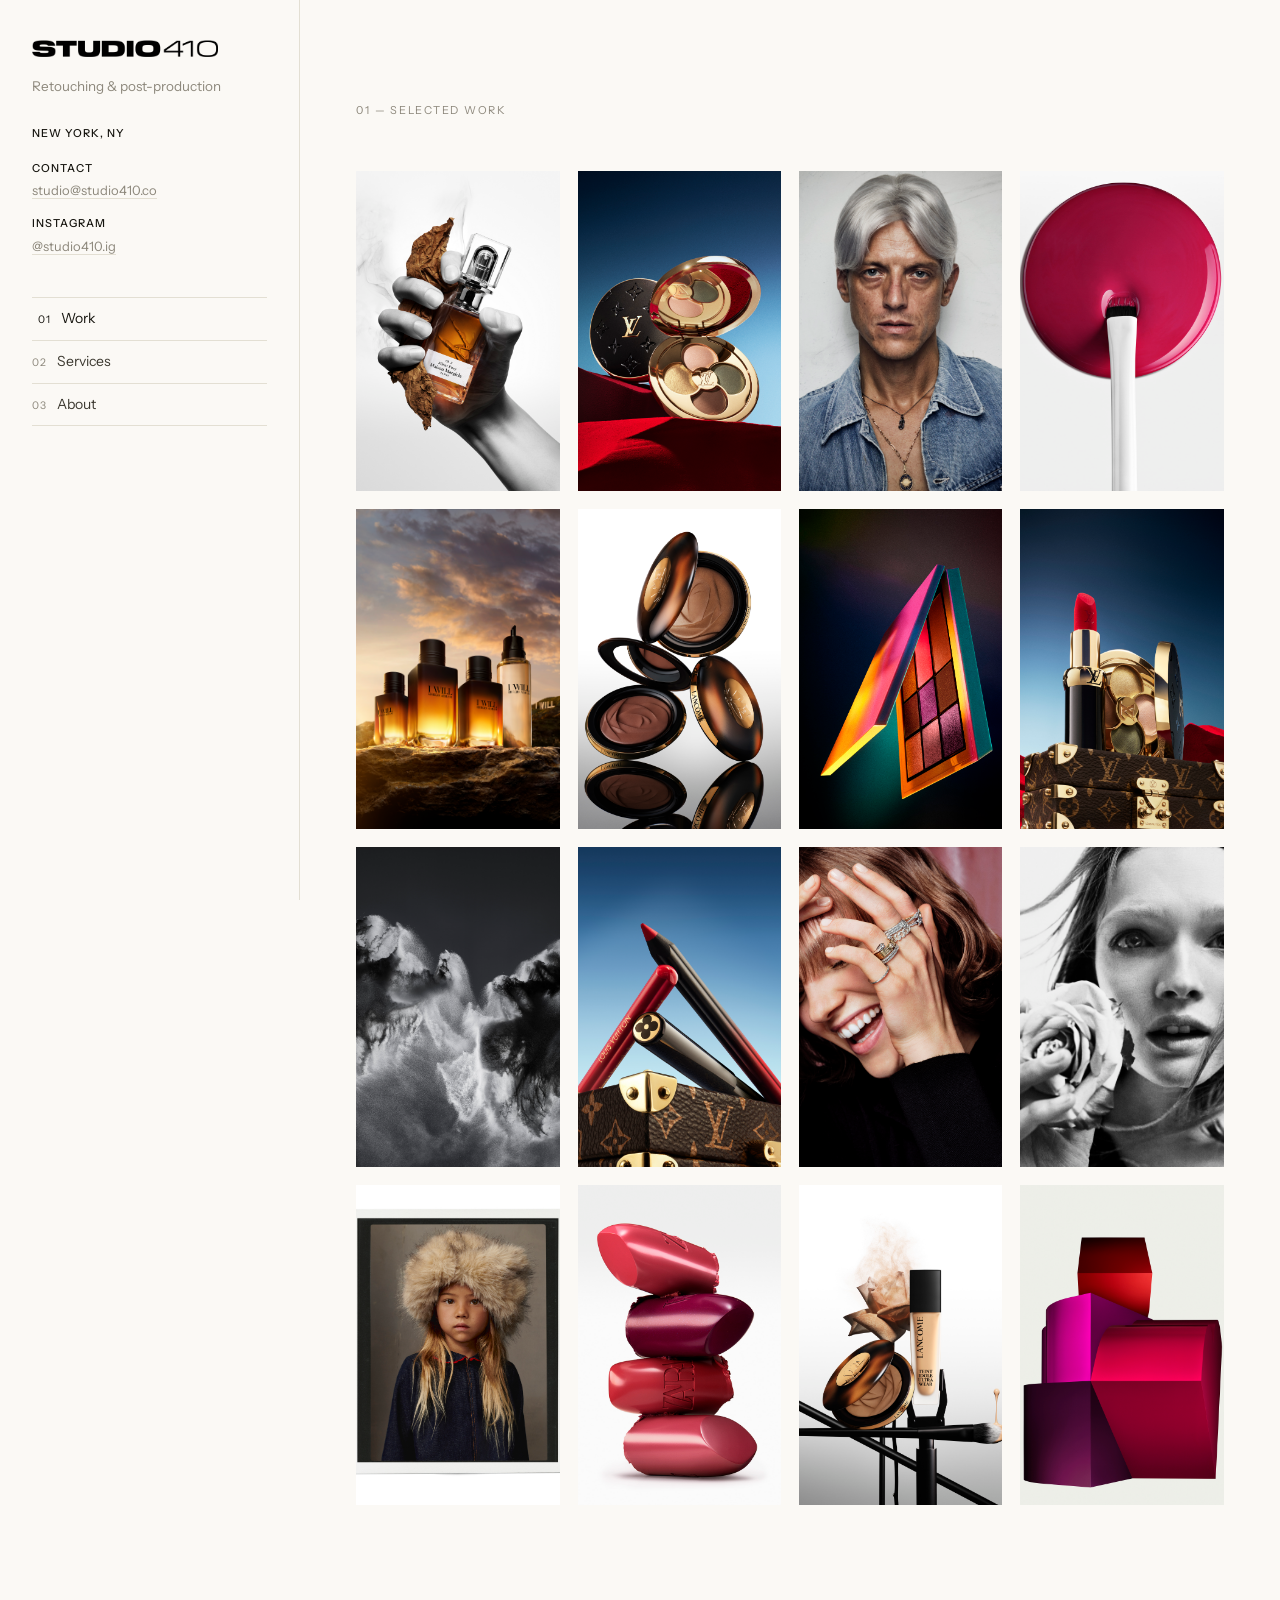
==== commit 1c424009: "Add privacy page for Google OAuth app; fix contact email (.com -> .co)" ====
--- a/index.html
+++ b/index.html
@@ -30,7 +30,7 @@
 
       <div class="meta">
         <div class="line"><strong>New York, NY</strong></div>
-        <div class="line"><strong>Contact</strong> <a href="mailto:studio@studio410.com">studio@studio410.com</a></div>
+        <div class="line"><strong>Contact</strong> <a href="mailto:studio@studio410.co">studio@studio410.co</a></div>
         <div class="line"><strong>Instagram</strong> <a href="https://www.instagram.com/studio410.ig/" target="_blank"
             rel="noopener noreferrer">@studio410.ig</a></div>
       </div>
